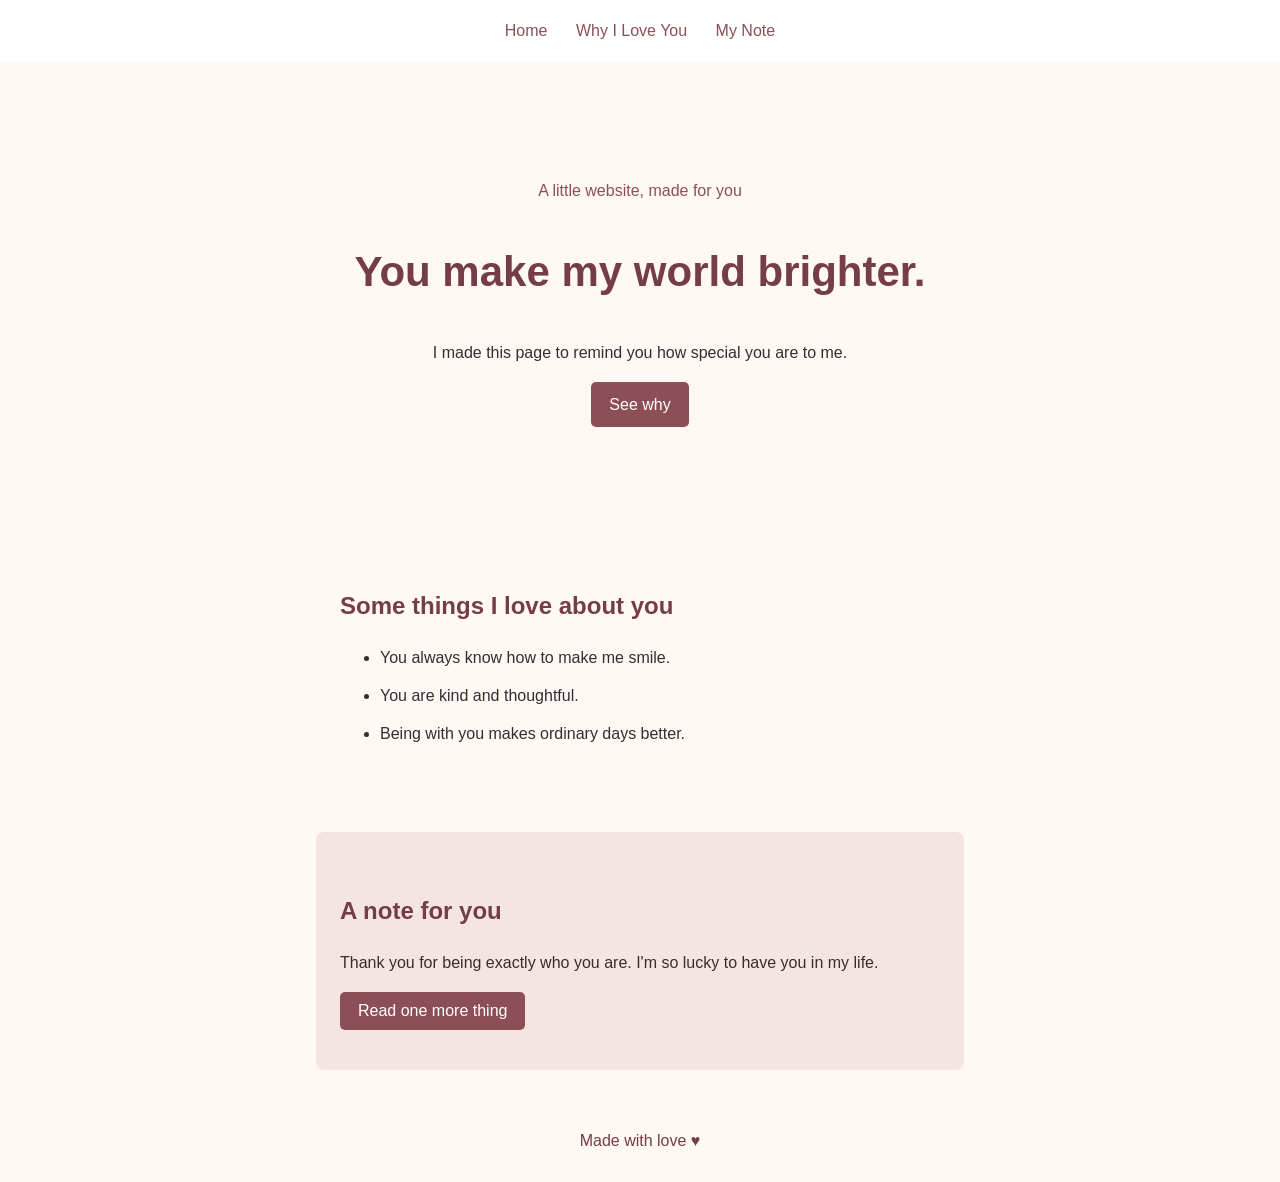
==== index.html @ d7b2bf6a "saved" ====
<!DOCTYPE html>
<html lang="en">
<head>
  <meta charset="UTF-8">
  <meta name="viewport" content="width=device-width, initial-scale=1">
  <title>A Little Gift</title>
  <link rel="stylesheet" href="styles.css">
  <script src="script.js" defer></script>
</head>
<body>
  <header>
    <nav>
      <a href="#home">Home</a>
      <a href="#reasons">Why I Love You</a>
      <a href="#note">My Note</a>
    </nav>
  </header>

  <main>
    <section id="home">
      <p class="small-heading">A little website, made for you</p>
      <h1>You make my world brighter.</h1>
      <p>I made this page to remind you how special you are to me.</p>
      <a class="button" href="#reasons">See why</a>
    </section>

    <section id="reasons">
      <h2>Some things I love about you</h2>
      <ul>
        <li>You always know how to make me smile.</li>
        <li>You are kind and thoughtful.</li>
        <li>Being with you makes ordinary days better.</li>
      </ul>
    </section>

    <section id="note">
      <h2>A note for you</h2>
      <p>Thank you for being exactly who you are. I'm so lucky to have you in my life.</p>
      <button id="note-button" type="button">Read one more thing</button>
      <p id="extra-note" hidden>
        No matter what, I hope you remember that you are loved. Always.
      </p>
    </section>
  </main>

  <footer>
    <p>Made with love ♥</p>
  </footer>
</body>
</html>
---- styles.css ----
/* Change these colors to make the page your own. */
body {
  margin: 0;
  background-color: #fff8f5;
  color: #382d2d;
  font-family: Arial, sans-serif;
  line-height: 1.6;
}

header {
  padding: 18px;
  background-color: white;
  text-align: center;
}

nav a {
  margin: 0 12px;
  color: #8c4f58;
  text-decoration: none;
}

nav a:hover {
  text-decoration: underline;
}

section {
  max-width: 600px;
  margin: 30px auto;
  padding: 40px 24px;
}

#home {
  padding-top: 70px;
  padding-bottom: 70px;
  text-align: center;
}

.small-heading {
  color: #8c4f58;
}

h1,
h2 {
  color: #743d48;
}

h1 {
  font-size: 42px;
}

.button,
button {
  display: inline-block;
  padding: 10px 18px;
  border: 0;
  border-radius: 5px;
  background-color: #8c4f58;
  color: white;
  font-size: 16px;
  text-decoration: none;
  cursor: pointer;
}

.button:hover,
button:hover {
  background-color: #743d48;
}

li {
  margin: 12px 0;
}

#note {
  border-radius: 8px;
  background-color: #f5e5e2;
}

footer {
  padding: 12px;
  color: #743d48;
  text-align: center;
}

@media (max-width: 500px) {
  nav a {
    display: inline-block;
    margin: 4px 8px;
  }

  h1 {
    font-size: 34px;
  }

  section {
    margin: 18px auto;
    padding: 30px 20px;
  }
}
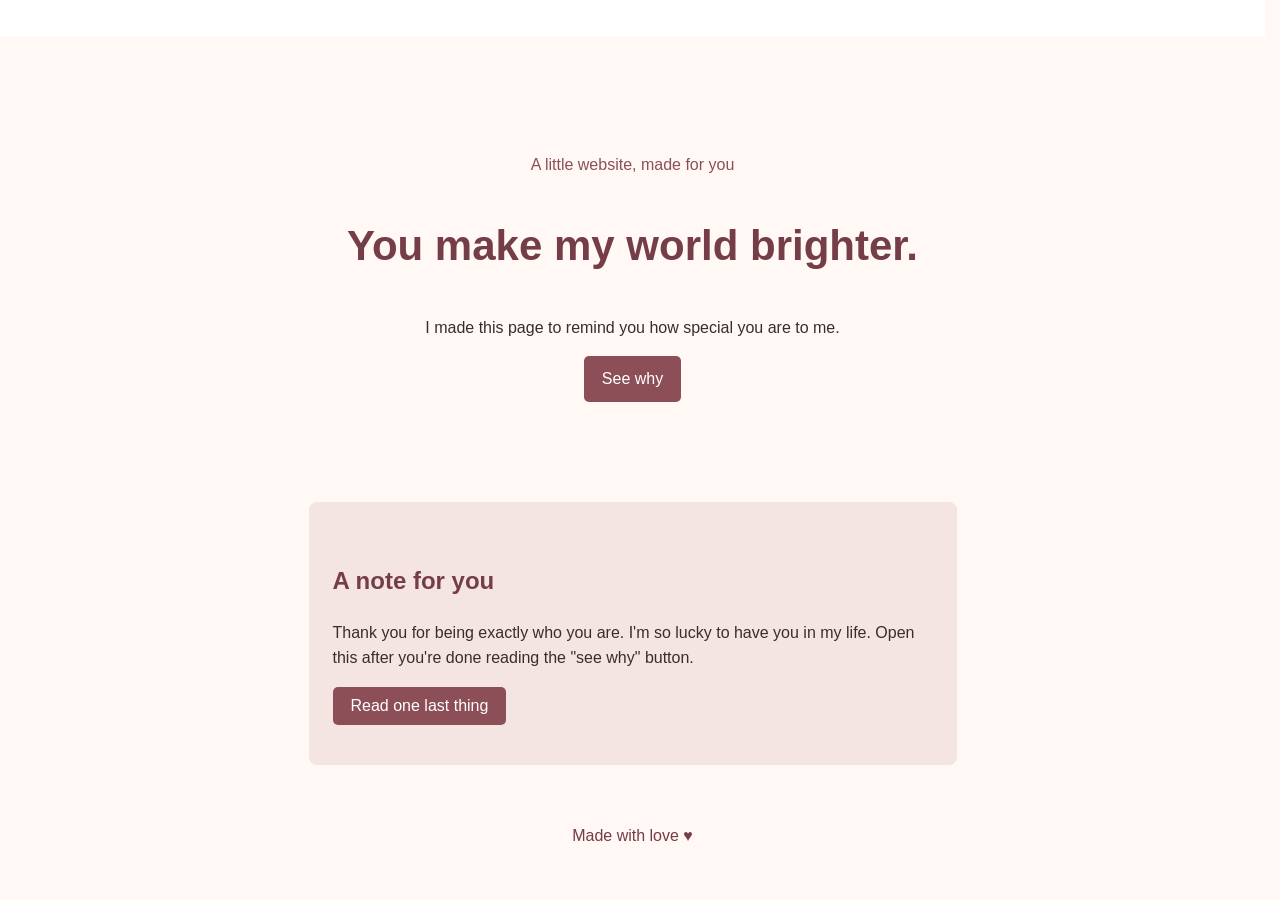
==== commit f1ef5757: "Update" ====
--- a/index.html
+++ b/index.html
@@ -9,11 +9,7 @@
 </head>
 <body>
   <header>
-    <nav>
-      <a href="#home">Home</a>
-      <a href="#reasons">Why I Love You</a>
-      <a href="#note">My Note</a>
-    </nav>
+    
   </header>
 
   <main>
@@ -21,24 +17,15 @@
       <p class="small-heading">A little website, made for you</p>
       <h1>You make my world brighter.</h1>
       <p>I made this page to remind you how special you are to me.</p>
-      <a class="button" href="#reasons">See why</a>
-    </section>
-
-    <section id="reasons">
-      <h2>Some things I love about you</h2>
-      <ul>
-        <li>You always know how to make me smile.</li>
-        <li>You are kind and thoughtful.</li>
-        <li>Being with you makes ordinary days better.</li>
-      </ul>
+      <a class="button" href="WhyILoveYou.html">See why</a>
     </section>
 
     <section id="note">
       <h2>A note for you</h2>
-      <p>Thank you for being exactly who you are. I'm so lucky to have you in my life.</p>
-      <button id="note-button" type="button">Read one more thing</button>
+      <p>Thank you for being exactly who you are. I'm so lucky to have you in my life. Open this after you're done reading the "see why" button.</p>
+      <button id="note-button" type="button">Read one last thing</button>
       <p id="extra-note" hidden>
-        No matter what, I hope you remember that you are loved. Always.
+        No matter what, No matter where, I hope you remember that you are loved and cared so deeply by me. Forever and Always.
       </p>
     </section>
   </main>
--- a/styles.css
+++ b/styles.css
@@ -1,4 +1,8 @@
 /* Change these colors to make the page your own. */
+html {
+  scrollbar-gutter: stable;
+}
+
 body {
   margin: 0;
   background-color: #fff8f5;
@@ -70,6 +74,10 @@
   margin: 12px 0;
 }
 
+#reasons p:not(.big-gap-after):not(.bigger-gap-after) {
+  margin: 3rem 0;
+}
+
 #note {
   border-radius: 8px;
   background-color: #f5e5e2;
@@ -96,3 +104,11 @@
     padding: 30px 20px;
   }
 }
+
+.big-gap-after {
+  margin-bottom: 60rem;
+}
+
+.bigger-gap-after {
+  margin-bottom: 200rem;
+}
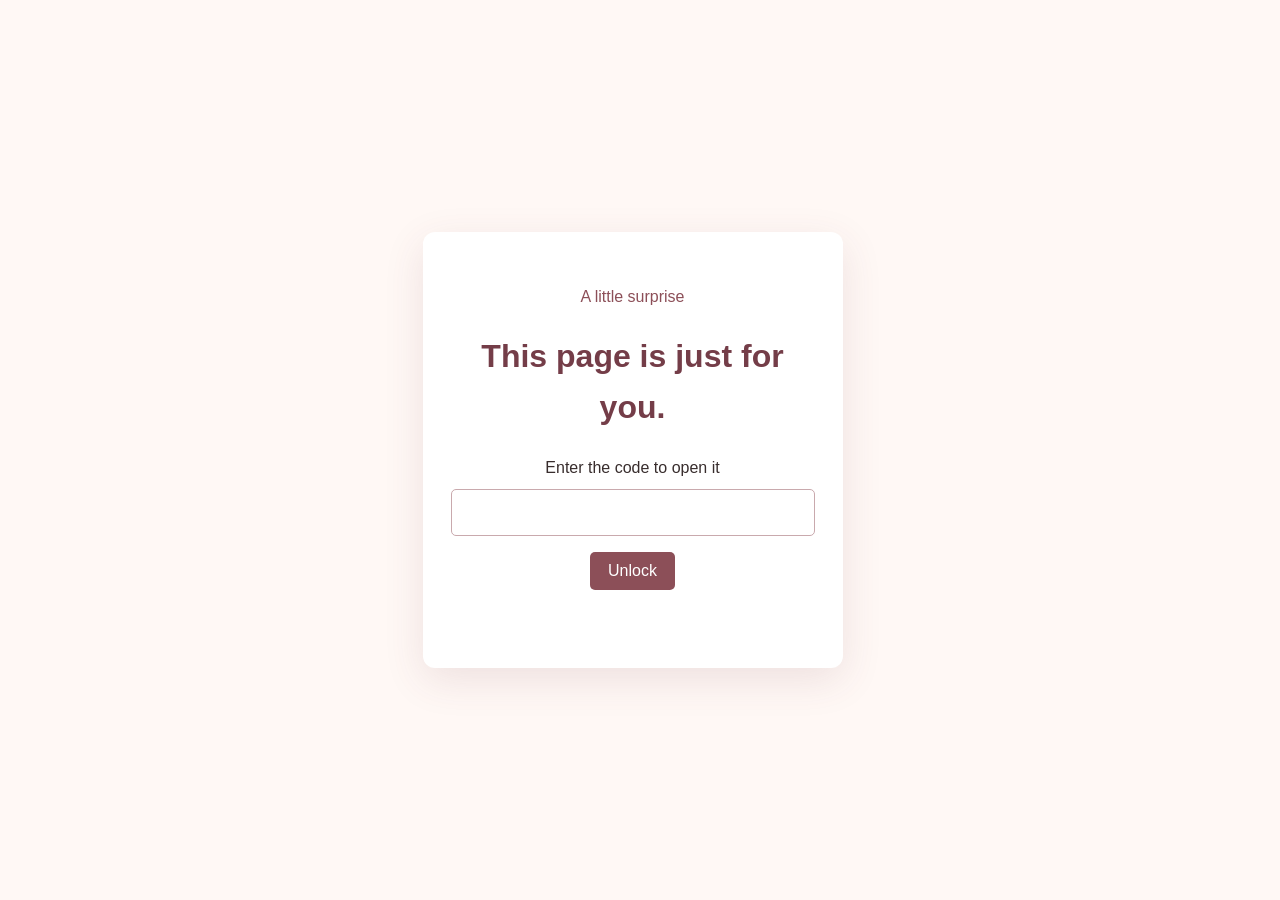
==== commit 5171edd2: "Sharetime!" ====
--- a/index.html
+++ b/index.html
@@ -8,30 +8,42 @@
   <script src="script.js" defer></script>
 </head>
 <body>
-  <header>
-    
-  </header>
-
-  <main>
-    <section id="home">
-      <p class="small-heading">A little website, made for you</p>
-      <h1>You make my world brighter.</h1>
-      <p>I made this page to remind you how special you are to me.</p>
-      <a class="button" href="WhyILoveYou.html">See why</a>
-    </section>
-
-    <section id="note">
-      <h2>A note for you</h2>
-      <p>Thank you for being exactly who you are. I'm so lucky to have you in my life. Open this after you're done reading the "see why" button.</p>
-      <button id="note-button" type="button">Read one last thing</button>
-      <p id="extra-note" hidden>
-        No matter what, No matter where, I hope you remember that you are loved and cared so deeply by me. Forever and Always.
-      </p>
-    </section>
+  <main id="access-gate" class="access-gate">
+    <form id="access-form" class="access-card">
+      <p class="small-heading">A little surprise</p>
+      <h1>This page is just for you.</h1>
+      <label for="access-code">Enter the code to open it</label>
+      <input id="access-code" name="code" type="password" autocomplete="off" required>
+      <button type="submit">Unlock</button>
+      <p id="access-error" class="access-error" role="alert" aria-live="polite"></p>
+    </form>
   </main>
 
-  <footer>
-    <p>Made with love ♥</p>
-  </footer>
+  <div id="site-content" class="page-content" hidden>
+    <header>
+    </header>
+
+    <main>
+      <section id="home">
+        <p class="small-heading">A little website, made for you</p>
+        <h1>You make my world brighter.</h1>
+        <p>I made this page to remind you how special you are to me.</p>
+        <a class="button" href="WhyILoveYou.html">See why</a>
+      </section>
+
+      <section id="note">
+        <h2>A note for you</h2>
+        <p>Thank you for being exactly who you are. I'm so lucky to have you in my life. Open this after you're done reading the "see why" button.</p>
+        <button id="note-button" type="button">Read one last thing</button>
+        <p id="extra-note" hidden>
+          No matter what, No matter where, I hope you remember that you are loved and cared so deeply by me. Forever and Always.
+        </p>
+      </section>
+    </main>
+
+    <footer>
+      <p>Made with love ♥</p>
+    </footer>
+  </div>
 </body>
 </html>
--- a/styles.css
+++ b/styles.css
@@ -9,6 +9,113 @@
   color: #382d2d;
   font-family: Arial, sans-serif;
   line-height: 1.6;
+}
+
+[hidden] {
+  display: none !important;
+}
+
+.access-gate {
+  display: grid;
+  min-height: 100vh;
+  place-items: center;
+  padding: 24px;
+  box-sizing: border-box;
+  text-align: center;
+  animation: fadeIn 700ms ease both;
+}
+
+.access-gate.is-hiding {
+  animation: fadeOut 500ms ease forwards;
+}
+
+.access-card {
+  width: min(100%, 420px);
+  padding: 36px 28px;
+  border-radius: 12px;
+  background-color: white;
+  box-shadow: 0 12px 40px rgb(116 61 72 / 12%);
+  box-sizing: border-box;
+}
+
+.access-card h1 {
+  font-size: 32px;
+}
+
+.access-card label,
+.access-card input {
+  display: block;
+  width: 100%;
+  box-sizing: border-box;
+}
+
+.access-card label {
+  margin-bottom: 8px;
+}
+
+.access-card input {
+  margin-bottom: 16px;
+  padding: 10px 12px;
+  border: 1px solid #c9a9ad;
+  border-radius: 5px;
+  color: inherit;
+  font: inherit;
+}
+
+.access-error {
+  min-height: 1.6em;
+  margin-bottom: 0;
+  color: #a22d3d;
+}
+
+.page-content {
+  --page-fade-duration: 700ms;
+  opacity: 0;
+  transition: opacity var(--page-fade-duration) ease;
+}
+
+.page-content.is-visible {
+  opacity: 1;
+}
+
+#reasons h2,
+#reasons p {
+    opacity: 0;
+    transform: translateY(24px);
+    transition: opacity 1000ms ease, transform 1000ms ease;
+}
+
+#reasons h2.visible,
+#reasons p.visible {
+    opacity: 1;
+    transform: translateY(0);
+}
+
+#ending {
+  text-align: center;
+}
+
+#ending button {
+  display: block;
+  margin: 0 auto;
+  opacity: 0;
+  transform: translateY(24px);
+  transition: opacity 1000ms ease, transform 1000ms ease;
+}
+
+#ending button.visible {
+  opacity: 1;
+  transform: translateY(0);
+}
+
+#extra-note {
+  text-align: center;
+}
+
+@media (prefers-reduced-motion: reduce) {
+  #ending button {
+    transition-duration: 300ms;
+  }
 }
 
 header {
@@ -105,6 +212,63 @@
   }
 }
 
+@media (prefers-reduced-motion: reduce) {
+  .access-gate {
+    animation-name: fadeOpacityIn;
+    animation-duration: 1000ms;
+  }
+
+  .access-gate.is-hiding {
+    animation-name: fadeOpacityOut;
+    animation-duration: 1000ms;
+  }
+
+  .page-content {
+    --page-fade-duration: 750ms;
+  }
+}
+
+@keyframes textFadeIn {
+  from {
+    opacity: 0;
+  }
+  to {
+    opacity: 1;
+  }
+}
+
+@keyframes fadeOpacityIn {
+  from {
+    opacity: 0;
+  }
+  to {
+    opacity: 1;
+  }
+}
+
+@keyframes fadeOpacityOut {
+  to {
+    opacity: 0;
+  }
+}
+
+@keyframes fadeIn {
+  from {
+    opacity: 0;
+    transform: translateY(20px) scale(0.9);
+  }
+  to {
+    opacity: 1;
+    transform: translateY(0) scale(1);
+  }
+}
+
+@keyframes fadeOut {
+  to {
+    opacity: 0;
+  }
+}
+
 .big-gap-after {
   margin-bottom: 60rem;
 }
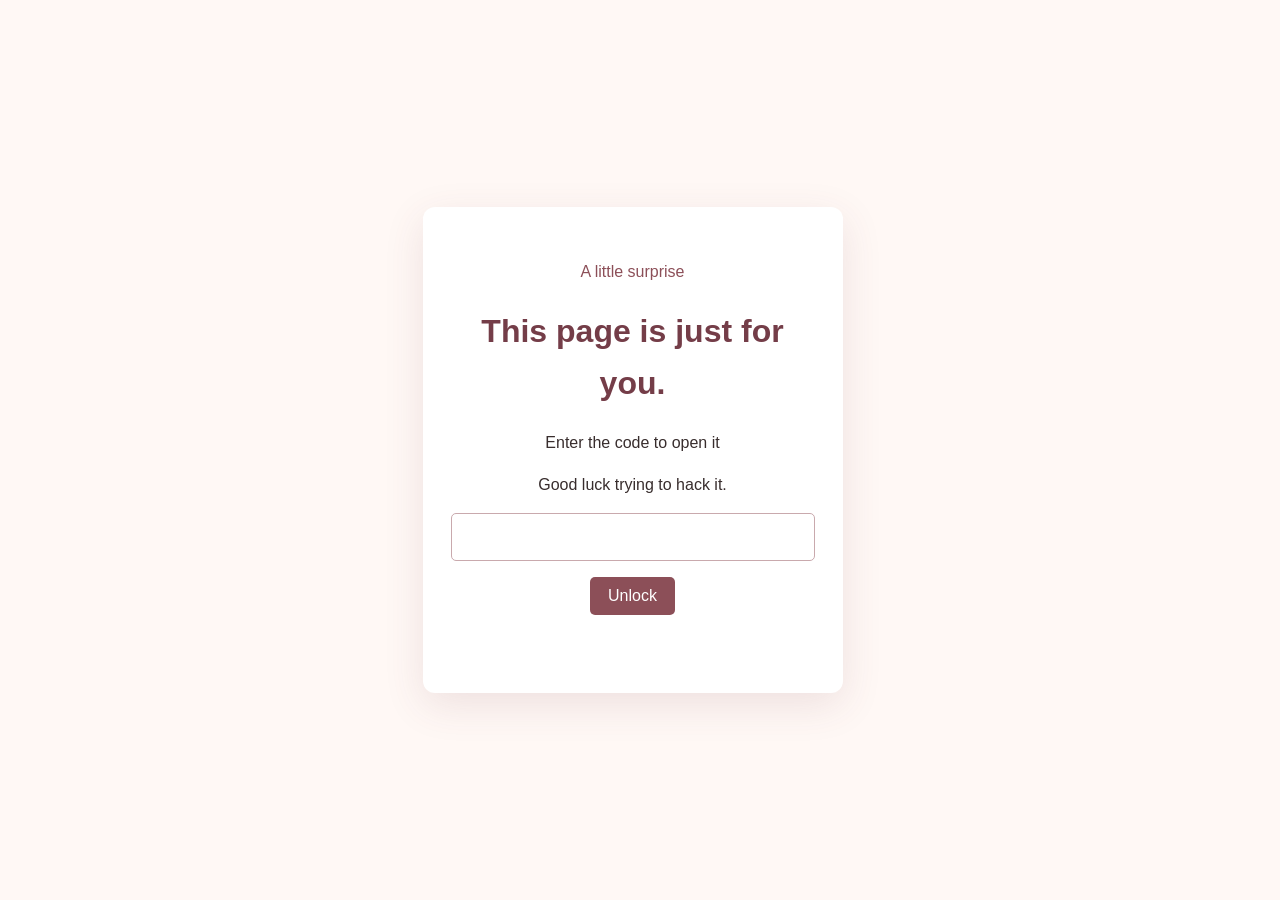
==== commit 853afc2b: "YEs" ====
--- a/index.html
+++ b/index.html
@@ -13,6 +13,7 @@
       <p class="small-heading">A little surprise</p>
       <h1>This page is just for you.</h1>
       <label for="access-code">Enter the code to open it</label>
+      <p>Good luck trying to hack it.</p>
       <input id="access-code" name="code" type="password" autocomplete="off" required>
       <button type="submit">Unlock</button>
       <p id="access-error" class="access-error" role="alert" aria-live="polite"></p>
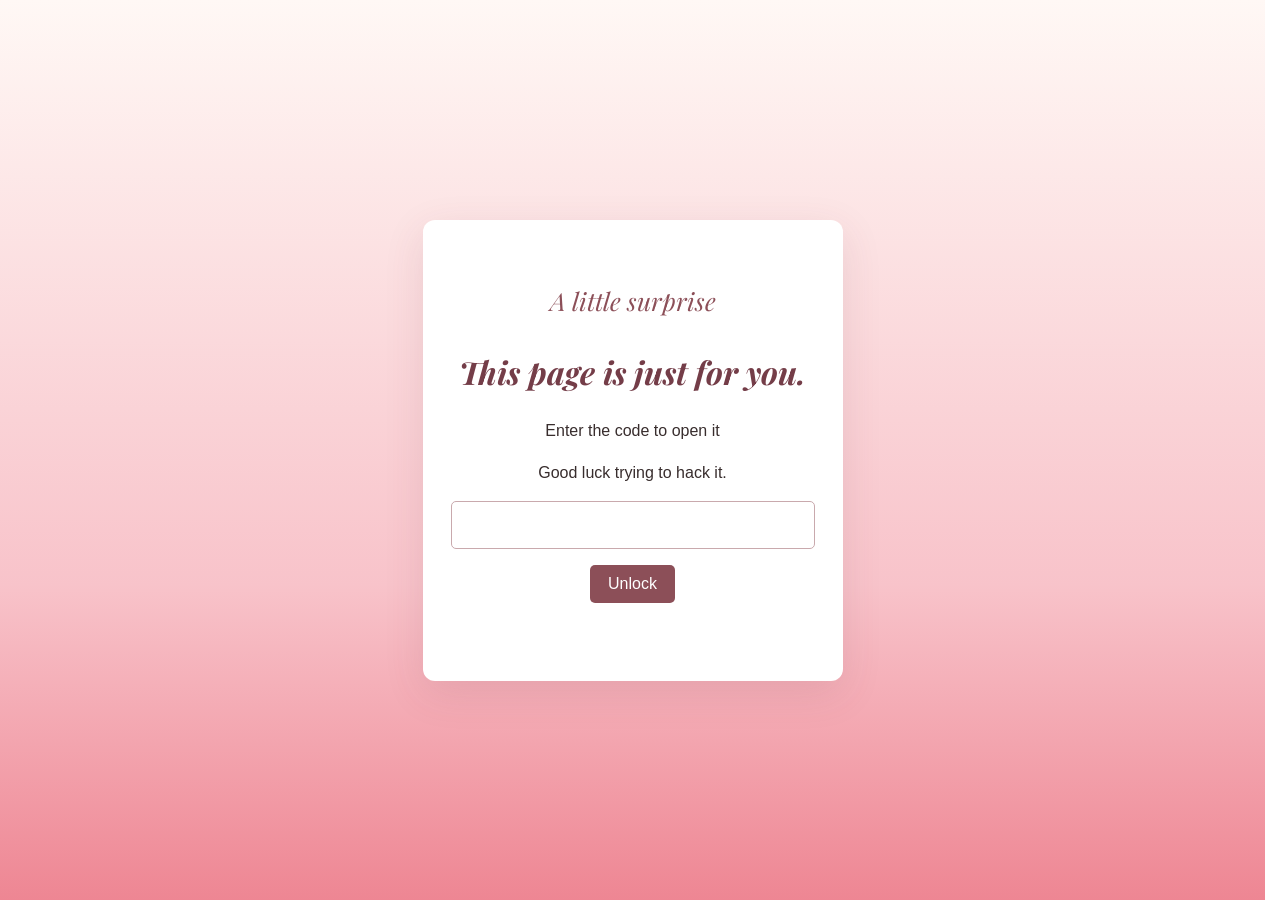
==== commit ea97ba60: "Semi-Final" ====
--- a/index.html
+++ b/index.html
@@ -6,6 +6,9 @@
   <title>A Little Gift</title>
   <link rel="stylesheet" href="styles.css">
   <script src="script.js" defer></script>
+  <link rel="preconnect" href="https://fonts.googleapis.com">
+<link rel="preconnect" href="https://fonts.gstatic.com" crossorigin>
+<link href="https://fonts.googleapis.com/css2?family=Playfair+Display:ital,wght@0,500;1,500&display=swap" rel="stylesheet">
 </head>
 <body>
   <main id="access-gate" class="access-gate">
@@ -20,7 +23,26 @@
     </form>
   </main>
 
+  <main id="letter-stage" class="letter-stage" hidden>
+    <div class="letter-scene">
+      <button id="letter-button" class="envelope-button" type="button" aria-label="Open the envelope">
+        <span class="envelope-back" aria-hidden="true"></span>
+        <span class="envelope-flap" aria-hidden="true"></span>
+        <span class="envelope-front" aria-hidden="true"></span>
+        <span class="envelope-seal" aria-hidden="true">♥</span>
+      </button>
+    </div>
+  </main>
+
   <div id="site-content" class="page-content" hidden>
+    <div class="hearts" aria-hidden="true"></div>
+
+    <div class="panda-corner">
+      <button class="press-image" type="button" aria-label="Squish the panda">
+        <img src="images/Panda.png" data-pressed-src="images/Squished_panda.png" alt="A panda" draggable="false">
+      </button>
+      <p class="panda-hint">Press me!</p>
+    </div>
     <header>
     </header>
 
@@ -32,13 +54,114 @@
         <a class="button" href="WhyILoveYou.html">See why</a>
       </section>
 
+      <section id="wheel-section" class="card-section wheel-section">
+        <p class="small-heading">Feeling lucky?</p>
+        <h2>Spin the wheel</h2>
+        <div class="wheel-wrap">
+          <div class="wheel-pointer" aria-hidden="true"></div>
+          <svg id="wheel" class="wheel" viewBox="-100 -100 200 200" aria-hidden="true"></svg>
+          <div class="wheel-hub" aria-hidden="true">♥</div>
+        </div>
+        <p id="wheel-result" class="wheel-result" aria-live="polite">Give it a spin ♥</p>
+        <button id="wheel-button" type="button">Spin</button>
+      </section>
+
+      <section id="coop" class="card-section reveal">
+        <p class="small-heading">Now loading...</p>
+        <h2>Co-op Mode</h2>
+        <div class="coop-card">
+          <div class="player">
+            <span class="player-tag">P1</span>
+            <strong>Me</strong>
+            <span class="player-ready">Ready ♥</span>
+          </div>
+          <div class="coop-plus" aria-hidden="true">+</div>
+          <div class="player player-two">
+            <span class="player-tag">P2</span>
+            <strong>You</strong>
+            <span class="player-ready">Ready ♥</span>
+          </div>
+        </div>
+
+        <div class="stat-row" data-final="∞">
+          <span class="stat-label">Love level</span>
+          <span class="stat-value">0%</span>
+          <div class="bar"><div class="bar-fill"></div></div>
+        </div>
+        <div class="stat-row" data-final="MAX">
+          <span class="stat-label">Teamwork</span>
+          <span class="stat-value">0%</span>
+          <div class="bar"><div class="bar-fill"></div></div>
+        </div>
+        <div class="stat-row" data-final="100%">
+          <span class="stat-label">Same Mario Kart 8 build</span>
+          <span class="stat-value">0%</span>
+          <div class="bar"><div class="bar-fill"></div></div>
+        </div>
+        <div class="stat-row" data-final="100%">
+          <span class="stat-label">Synced sense of humor</span>
+          <span class="stat-value">0%</span>
+          <div class="bar"><div class="bar-fill"></div></div>
+        </div>
+
+        <p id="coop-message" class="coop-message" aria-live="polite"></p>
+        <button id="coop-button" class="coop-start" type="button">Press start</button>
+      </section>
+
+      <section id="coupons" class="card-section reveal">
+        <p class="small-heading">No expiry date, no questions asked</p>
+        <h2>Love Coupons</h2>
+        <p>Tap a coupon to redeem it.</p>
+        <div class="coupon-grid">
+          <button class="coupon" type="button" aria-pressed="false">
+            <span class="coupon-title">One game night</span>
+            <span class="coupon-sub">Your pick, zero complaints</span>
+            <span class="coupon-stamp" aria-hidden="true"><span>Redeemed</span></span>
+          </button>
+          <button class="coupon" type="button" aria-pressed="false">
+            <span class="coupon-title">One Mario Kart rematch</span>
+            <span class="coupon-sub">Same build, no excuses</span>
+            <span class="coupon-stamp" aria-hidden="true"><span>Redeemed</span></span>
+          </button>
+          <button class="coupon" type="button" aria-pressed="false">
+            <span class="coupon-title">One really long hug</span>
+            <span class="coupon-sub">No time limit</span>
+            <span class="coupon-stamp" aria-hidden="true"><span>Redeemed</span></span>
+          </button>
+          <button class="coupon" type="button" aria-pressed="false">
+            <span class="coupon-title">One late-night call</span>
+            <span class="coupon-sub">Any topic, as long as you want</span>
+            <span class="coupon-stamp" aria-hidden="true"><span>Redeemed</span></span>
+          </button>
+          <button class="coupon" type="button" aria-pressed="false">
+            <span class="coupon-title">You pick the movie</span>
+            <span class="coupon-sub">And I'll actually watch it</span>
+            <span class="coupon-stamp" aria-hidden="true"><span>Redeemed</span></span>
+          </button>
+          <button class="coupon" type="button" aria-pressed="false">
+            <span class="coupon-title">One surprise</span>
+            <span class="coupon-sub">Redeem it to find out</span>
+            <span class="coupon-stamp" aria-hidden="true"><span>Redeemed</span></span>
+          </button>
+        </div>
+        <button id="coupon-reset" class="link-button" type="button">Reset coupons</button>
+      </section>
+
+      <section id="reason-box" class="card-section reveal">
+        <p class="small-heading">Running low on reasons? Never.</p>
+        <h2>Need a reason?</h2>
+        <div id="reason-card" class="reason-card" aria-live="polite">Tap the button ♥</div>
+        <button id="reason-button" type="button">Give me a reason</button>
+      </section>
+
       <section id="note">
         <h2>A note for you</h2>
         <p>Thank you for being exactly who you are. I'm so lucky to have you in my life. Open this after you're done reading the "see why" button.</p>
         <button id="note-button" type="button">Read one last thing</button>
-        <p id="extra-note" hidden>
-          No matter what, No matter where, I hope you remember that you are loved and cared so deeply by me. Forever and Always.
-        </p>
+        <div id="extra-note" hidden>
+          <p>No matter what, No matter where, I hope you remember that you are loved and cared so deeply by me. Forever and Always.</p>
+          <a class="button" href="Proposal.html">Dont Click Me.</a>
+        </div>
       </section>
     </main>
 
--- a/styles.css
+++ b/styles.css
@@ -1,11 +1,14 @@
 /* Change these colors to make the page your own. */
 html {
+  min-height: 100%;
   scrollbar-gutter: stable;
+  /* red at the bottom fading up to white at the top */
+  background: linear-gradient(to top, #ee8693 0%, #f8c3ca 35%, #fff8f5 100%) fixed;
 }
 
 body {
   margin: 0;
-  background-color: #fff8f5;
+  background: transparent;
   color: #382d2d;
   font-family: Arial, sans-serif;
   line-height: 1.6;
@@ -68,27 +71,120 @@
   color: #a22d3d;
 }
 
+.letter-stage {
+  position: fixed;
+  inset: 0;
+  z-index: 1;
+  display: grid;
+  min-height: 100vh;
+  place-items: center;
+  padding: 24px;
+  box-sizing: border-box;
+  opacity: 0;
+  text-align: center;
+  transition: opacity 600ms ease;
+}
+
+.letter-stage.is-visible {
+  opacity: 1;
+}
+
+.letter-scene {
+  width: min(100%, 300px);
+  perspective: 1000px;
+}
+
+.envelope-button {
+  position: relative;
+  display: block;
+  width: 100%;
+  height: 210px;
+  margin: 0 auto;
+  padding: 0;
+  border: 0;
+  background: transparent;
+  cursor: pointer;
+  transform-style: preserve-3d;
+  transition: transform 2000ms cubic-bezier(.2, .75, .25, 1),
+              opacity 2000ms ease;
+}
+
+.envelope-button:hover {
+  background: transparent;
+}
+
+.envelope-back {
+  position: absolute;
+  z-index: 1;
+  inset: 8% 0 0;
+  border: 1px solid #8e1e32;
+  border-radius: 12px;
+  background: linear-gradient(145deg, #c94359, #a91f39);
+  box-shadow: 0 18px 35px rgb(116 61 72 / 22%);
+}
+
+.envelope-flap {
+  position: absolute;
+  z-index: 2;
+  inset: 8% 0 auto;
+  height: 58%;
+  border-radius: 12px 12px 0 0;
+  background: linear-gradient(165deg, #d95168, #b52843);
+  clip-path: polygon(0 0, 100% 0, 50% 100%);
+  transform: rotateX(0);
+  transform-origin: top;
+  transition: transform 800ms cubic-bezier(.2, .75, .25, 1);
+}
+
+.envelope-front {
+  position: absolute;
+  z-index: 3;
+  inset: 8% 0 0;
+  border-radius: 12px;
+  background: linear-gradient(145deg, #d3475e, #b52642);
+  clip-path: polygon(0 31%, 50% 69%, 100% 31%, 100% 100%, 0 100%);
+}
+
+.envelope-seal {
+  position: absolute;
+  z-index: 4;
+  top: 54%;
+  left: 50%;
+  display: grid;
+  width: 42px;
+  height: 42px;
+  place-items: center;
+  border: 2px solid #f4c7c9;
+  border-radius: 50%;
+  background: #8e1e32;
+  color: #fff8f5;
+  font-size: 20px;
+  transform: translate(-50%, -50%);
+  transition: opacity 250ms ease;
+}
+
+.envelope-button.is-opening .envelope-flap {
+  z-index: 4;
+  transform: rotateX(180deg);
+}
+
+.envelope-button.is-opening .envelope-seal {
+  opacity: 0;
+}
+
+.envelope-button.is-approaching {
+  transform: translateY(-24px) scale(2.4) rotate(-3deg);
+  opacity: 0;
+}
+
 .page-content {
-  --page-fade-duration: 700ms;
+  --page-fade-duration: 2000ms;
   opacity: 0;
   transition: opacity var(--page-fade-duration) ease;
 }
 
 .page-content.is-visible {
   opacity: 1;
-}
-
-#reasons h2,
-#reasons p {
-    opacity: 0;
-    transform: translateY(24px);
-    transition: opacity 1000ms ease, transform 1000ms ease;
-}
-
-#reasons h2.visible,
-#reasons p.visible {
-    opacity: 1;
-    transform: translateY(0);
 }
 
 #ending {
@@ -98,29 +194,15 @@
 #ending button {
   display: block;
   margin: 0 auto;
-  opacity: 0;
-  transform: translateY(24px);
-  transition: opacity 1000ms ease, transform 1000ms ease;
-}
-
-#ending button.visible {
-  opacity: 1;
-  transform: translateY(0);
 }
 
 #extra-note {
   text-align: center;
-}
-
-@media (prefers-reduced-motion: reduce) {
-  #ending button {
-    transition-duration: 300ms;
-  }
 }
 
 header {
   padding: 18px;
-  background-color: white;
+  background: transparent;
   text-align: center;
 }
 
@@ -148,6 +230,9 @@
 
 .small-heading {
   color: #8c4f58;
+  font-size: 25px;
+  font-family: "Playfair Display", Georgia, serif;
+  font-style: italic;
 }
 
 h1,
@@ -215,16 +300,26 @@
 @media (prefers-reduced-motion: reduce) {
   .access-gate {
     animation-name: fadeOpacityIn;
-    animation-duration: 1000ms;
+    animation-duration: 300ms;
   }
 
   .access-gate.is-hiding {
     animation-name: fadeOpacityOut;
-    animation-duration: 1000ms;
+    animation-duration: 300ms;
+  }
+
+  .letter-stage,
+  .envelope-flap,
+  .envelope-seal {
+    transition-duration: 300ms;
+  }
+
+  .envelope-button {
+    transition-duration: 2000ms;
   }
 
   .page-content {
-    --page-fade-duration: 750ms;
+    --page-fade-duration: 300ms;
   }
 }
 
@@ -275,4 +370,578 @@
 
 .bigger-gap-after {
   margin-bottom: 200rem;
-}+}
+
+.hearts {
+  position: fixed;
+  inset: 0;
+  z-index: 0;
+  overflow: hidden;
+  pointer-events: none;
+}
+
+.heart {
+  position: absolute;
+  bottom: -40px;
+  color: #b52843;
+  opacity: 0;
+  animation: floatUp linear forwards;
+}
+
+@keyframes floatUp {
+  10% { opacity: 0.45; }
+  100% { transform: translateY(-110vh) rotate(25deg); opacity: 0; }
+}
+
+header, main, footer {
+  position: relative;
+  z-index: 1;
+}
+
+h1, h2 {
+  font-family: "Playfair Display", Georgia, serif;
+  font-style: italic;
+}
+
+/* Scroll fade: lines fade in as they enter view and fade out as they leave. */
+.scroll-fade {
+  opacity: 0;
+  transform: translateY(24px);
+  transition: opacity 900ms ease, transform 900ms ease;
+}
+
+.scroll-fade.exited-top {
+  transform: translateY(-24px);
+}
+
+.scroll-fade.in-view {
+  opacity: 1;
+  transform: translateY(0);
+}
+
+
+/* WhyILoveYou ending: a full-screen block so the message sits in the middle. */
+#reasons #extra-note {
+  display: flex;
+  flex-direction: column;
+  align-items: center;
+  justify-content: center;
+  min-height: 100vh;
+  min-height: 100svh;
+}
+
+#reasons #extra-note p {
+  margin: 1.1rem 0;
+}
+
+#to-top-button {
+  margin-top: 28px;
+}
+
+.press-image,
+.press-image:hover {
+  padding: 0;
+  background: none;
+  border-radius: 0;
+  -webkit-tap-highlight-color: transparent;
+  -webkit-touch-callout: none;
+  user-select: none;
+  touch-action: manipulation;
+}
+
+.press-image img {
+  display: block;
+  width: 180px;
+  height: auto;
+  pointer-events: none;
+}
+
+/* Panda on the upper right side, tilted a little to the right. */
+.panda-corner {
+  position: fixed;
+  right: 24px;
+  top: 20vh;
+  z-index: 2;
+  text-align: center;
+}
+
+.panda-corner .press-image {
+  transform: rotate(12deg);
+  transform-origin: bottom center;
+}
+
+.panda-corner .press-image img {
+  width: 170px;
+}
+
+.panda-hint {
+  margin: 0;
+  color: #743d48;
+  font-size: 14px;
+}
+
+@media (max-width: 500px) {
+  .panda-corner {
+    right: 10px;
+    top: 14vh;
+  }
+
+  .panda-corner .press-image img {
+    width: 110px;
+  }
+}
+
+
+/* ---------- Sparkle trail ---------- */
+.sparkles {
+  position: fixed;
+  inset: 0;
+  z-index: 50;
+  overflow: hidden;
+  pointer-events: none;
+}
+
+.sparkle {
+  position: absolute;
+  transform: translate(-50%, -50%);
+  text-shadow: 0 0 6px rgb(255 255 255 / 80%);
+  animation: sparkleFade 800ms ease-out forwards;
+}
+
+@keyframes sparkleFade {
+  0% {
+    opacity: 1;
+    transform: translate(-50%, -50%) scale(0.6) rotate(0deg);
+  }
+  100% {
+    opacity: 0;
+    transform: translate(calc(-50% + var(--dx)), calc(-50% + var(--dy))) scale(1.1) rotate(var(--rot));
+  }
+}
+
+/* ---------- Cards and scroll reveal ---------- */
+.card-section {
+  background: rgb(255 255 255 / 55%);
+  border-radius: 18px;
+  box-shadow: 0 12px 34px rgb(116 61 72 / 14%);
+  text-align: center;
+}
+
+.reveal.will-reveal {
+  opacity: 0;
+  transform: translateY(28px);
+  transition: opacity 800ms ease, transform 800ms ease;
+}
+
+.reveal.will-reveal.revealed {
+  opacity: 1;
+  transform: translateY(0);
+}
+
+/* ---------- Co-op card ---------- */
+.coop-card {
+  display: flex;
+  align-items: center;
+  justify-content: center;
+  gap: 16px;
+  margin: 24px 0;
+}
+
+.player {
+  display: grid;
+  flex: 1;
+  gap: 4px;
+  max-width: 200px;
+  padding: 16px 10px;
+  border-radius: 14px;
+  background: white;
+  box-shadow: 0 8px 20px rgb(116 61 72 / 12%);
+}
+
+.player-tag {
+  justify-self: center;
+  padding: 2px 12px;
+  border-radius: 999px;
+  background: #8c4f58;
+  color: white;
+  font-size: 12px;
+  font-weight: bold;
+  letter-spacing: 0.12em;
+}
+
+.player-two .player-tag {
+  background: #c94359;
+}
+
+.player strong {
+  color: #743d48;
+  font-family: "Playfair Display", Georgia, serif;
+  font-size: 22px;
+  font-style: italic;
+}
+
+.player-ready {
+  color: #8c4f58;
+  font-size: 13px;
+}
+
+.coop-plus {
+  color: #b52843;
+  font-size: 28px;
+}
+
+.stat-row {
+  display: grid;
+  grid-template-columns: 1fr auto;
+  gap: 6px 12px;
+  align-items: center;
+  margin: 14px 0;
+  text-align: left;
+}
+
+.stat-label {
+  color: #382d2d;
+}
+
+.stat-value {
+  color: #8c4f58;
+  font-weight: bold;
+}
+
+.stat-row.is-full .stat-value {
+  color: #b52843;
+}
+
+.bar {
+  grid-column: 1 / -1;
+  height: 12px;
+  overflow: hidden;
+  border-radius: 999px;
+  background: #f5e5e2;
+}
+
+.bar-fill {
+  width: 0;
+  height: 100%;
+  border-radius: inherit;
+  background: linear-gradient(90deg, #ee8693, #b52843);
+  transition: width 1100ms cubic-bezier(.2, .75, .25, 1);
+}
+
+.coop-message {
+  min-height: 1.6em;
+  margin: 20px 0 14px;
+  color: #743d48;
+  font-style: italic;
+  opacity: 0;
+  transition: opacity 500ms ease;
+}
+
+.coop-message.show {
+  opacity: 1;
+}
+
+.coop-start:disabled {
+  opacity: 0.6;
+  cursor: default;
+}
+
+/* ---------- Love coupons ---------- */
+.coupon-grid {
+  display: grid;
+  grid-template-columns: repeat(2, 1fr);
+  gap: 14px;
+  margin: 22px 0 10px;
+}
+
+.coupon {
+  position: relative;
+  display: grid;
+  gap: 4px;
+  padding: 18px 14px;
+  overflow: hidden;
+  border: 2px dashed #c9a9ad;
+  border-radius: 12px;
+  background: white;
+  color: #743d48;
+  text-align: center;
+  transition: transform 200ms ease, box-shadow 200ms ease;
+}
+
+.coupon:hover {
+  background: white;
+  box-shadow: 0 10px 22px rgb(116 61 72 / 18%);
+  transform: translateY(-3px) rotate(-1deg);
+}
+
+.coupon-title {
+  font-family: "Playfair Display", Georgia, serif;
+  font-size: 18px;
+  font-style: italic;
+  line-height: 1.25;
+}
+
+.coupon-sub {
+  color: #8c4f58;
+  font-size: 13px;
+}
+
+.coupon-stamp {
+  position: absolute;
+  inset: 0;
+  display: grid;
+  place-items: center;
+  opacity: 0;
+  pointer-events: none;
+  transform: rotate(-14deg) scale(1.8);
+}
+
+.coupon-stamp span {
+  padding: 2px 12px;
+  border: 3px solid #b52843;
+  border-radius: 8px;
+  color: #b52843;
+  font-size: 18px;
+  font-weight: bold;
+  letter-spacing: 0.14em;
+  text-transform: uppercase;
+}
+
+.coupon.is-redeemed {
+  border-color: #e3b5ba;
+  background: #fdf0ee;
+  color: #b59a9e;
+  cursor: default;
+}
+
+.coupon.is-redeemed:hover {
+  background: #fdf0ee;
+  box-shadow: none;
+  transform: none;
+}
+
+.coupon.is-redeemed .coupon-stamp {
+  opacity: 1;
+  transform: rotate(-14deg) scale(1);
+  transition: opacity 200ms ease, transform 300ms cubic-bezier(.3, 1.6, .5, 1);
+}
+
+.link-button,
+.link-button:hover {
+  padding: 6px;
+  background: none;
+  color: #8c4f58;
+  font-size: 14px;
+  text-decoration: underline;
+}
+
+.link-button:hover {
+  color: #743d48;
+}
+
+/* ---------- Reason button ---------- */
+.reason-card {
+  display: grid;
+  min-height: 96px;
+  margin: 20px 0;
+  padding: 20px;
+  place-items: center;
+  border-radius: 14px;
+  background: white;
+  box-shadow: 0 8px 20px rgb(116 61 72 / 12%);
+  color: #743d48;
+  font-family: "Playfair Display", Georgia, serif;
+  font-size: 20px;
+  font-style: italic;
+}
+
+.reason-card.pop {
+  animation: popIn 450ms cubic-bezier(.3, 1.5, .5, 1);
+}
+
+@keyframes popIn {
+  from {
+    opacity: 0;
+    transform: scale(0.92) translateY(8px);
+  }
+  to {
+    opacity: 1;
+    transform: none;
+  }
+}
+
+@media (max-width: 500px) {
+  .coupon-grid {
+    grid-template-columns: 1fr;
+  }
+
+  .coop-card {
+    gap: 8px;
+  }
+}
+
+@media (prefers-reduced-motion: reduce) {
+  .bar-fill {
+    transition-duration: 300ms;
+  }
+
+  .reveal.will-reveal {
+    transition-duration: 300ms;
+  }
+}
+
+
+/* ---------- Spin the wheel ---------- */
+.wheel-wrap {
+  position: relative;
+  width: min(100%, 300px);
+  aspect-ratio: 1;
+  margin: 24px auto 18px;
+}
+
+.wheel {
+  display: block;
+  width: 100%;
+  height: 100%;
+  border-radius: 50%;
+  box-shadow: 0 0 0 6px white, 0 12px 28px rgb(116 61 72 / 28%);
+}
+
+.wheel-pointer {
+  position: absolute;
+  top: -14px;
+  left: 50%;
+  z-index: 2;
+  width: 0;
+  height: 0;
+  border-top: 22px solid #8e1e32;
+  border-right: 11px solid transparent;
+  border-left: 11px solid transparent;
+  filter: drop-shadow(0 2px 2px rgb(0 0 0 / 25%));
+  transform: translateX(-50%);
+}
+
+.wheel-hub {
+  position: absolute;
+  top: 50%;
+  left: 50%;
+  z-index: 2;
+  display: grid;
+  width: 17%;
+  height: 17%;
+  place-items: center;
+  border: 3px solid #f4c7c9;
+  border-radius: 50%;
+  background: #8e1e32;
+  color: #fff8f5;
+  font-size: clamp(14px, 1.4vw, 20px);
+  transform: translate(-50%, -50%);
+}
+
+.wheel-result {
+  min-height: 3em;
+  margin: 8px 0 12px;
+  color: #743d48;
+  font-family: "Playfair Display", Georgia, serif;
+  font-size: 19px;
+  font-style: italic;
+}
+
+#wheel-button:disabled {
+  opacity: 0.6;
+  cursor: default;
+}
+
+/* On wide, tall screens the wheel sits on the left side, like the panda on the right.
+   On smaller screens it's a normal card in the page so it never covers the text.
+   The sizes below grow with the screen: clamp(smallest, scales with screen, biggest). */
+@media (min-width: 1100px) and (min-height: 640px) {
+  .wheel-section {
+    position: fixed;
+    top: 14vh;
+    left: 50px;
+    width: clamp(220px, 22vw, 320px);
+    margin: 0;
+    padding: 18px 16px 20px;
+  }
+
+  .wheel-section h2 {
+    margin: 0.2em 0;
+    font-size: 24px;
+  }
+
+  .wheel-section .wheel-wrap {
+    width: clamp(170px, 18vw, 270px);
+    margin: 24px auto 16px;
+  }
+
+  .wheel-section .wheel-result {
+    min-height: 2.8em;
+    font-size: 18px;
+  }
+}
+
+
+/* ---------- Proposal page ---------- */
+.proposal-stage {
+  position: relative;
+  z-index: 1;
+  display: grid;
+  min-height: 100vh;
+  place-items: center;
+  padding: 24px;
+  box-sizing: border-box;
+  text-align: center;
+}
+
+.proposal-card {
+  width: min(100%, 560px);
+  padding: 48px 28px;
+  border-radius: 18px;
+  background: rgb(255 255 255 / 70%);
+  box-shadow: 0 12px 40px rgb(116 61 72 / 16%);
+  box-sizing: border-box;
+}
+
+.proposal-card h1 {
+  margin: 0.3em 0;
+}
+
+.proposal-message {
+  margin: 18px 0 28px;
+}
+
+.proposal-buttons {
+  position: relative;
+  display: flex;
+  flex-wrap: wrap;
+  align-items: center;
+  justify-content: center;
+  gap: 18px;
+  min-height: 90px;
+}
+
+#yes-button {
+  background-color: #b52843;
+  font-size: 18px;
+  transition: transform 200ms ease;
+}
+
+#yes-button:hover {
+  background-color: #8e1e32;
+}
+
+#no-button {
+  transition: transform 250ms ease;
+}
+
+.proposal-answer {
+  animation: popIn 600ms cubic-bezier(.3, 1.5, .5, 1);
+}
+
+.back-link {
+  display: inline-block;
+  margin-top: 14px;
+  color: #8c4f58;
+  font-size: 14px;
+}
